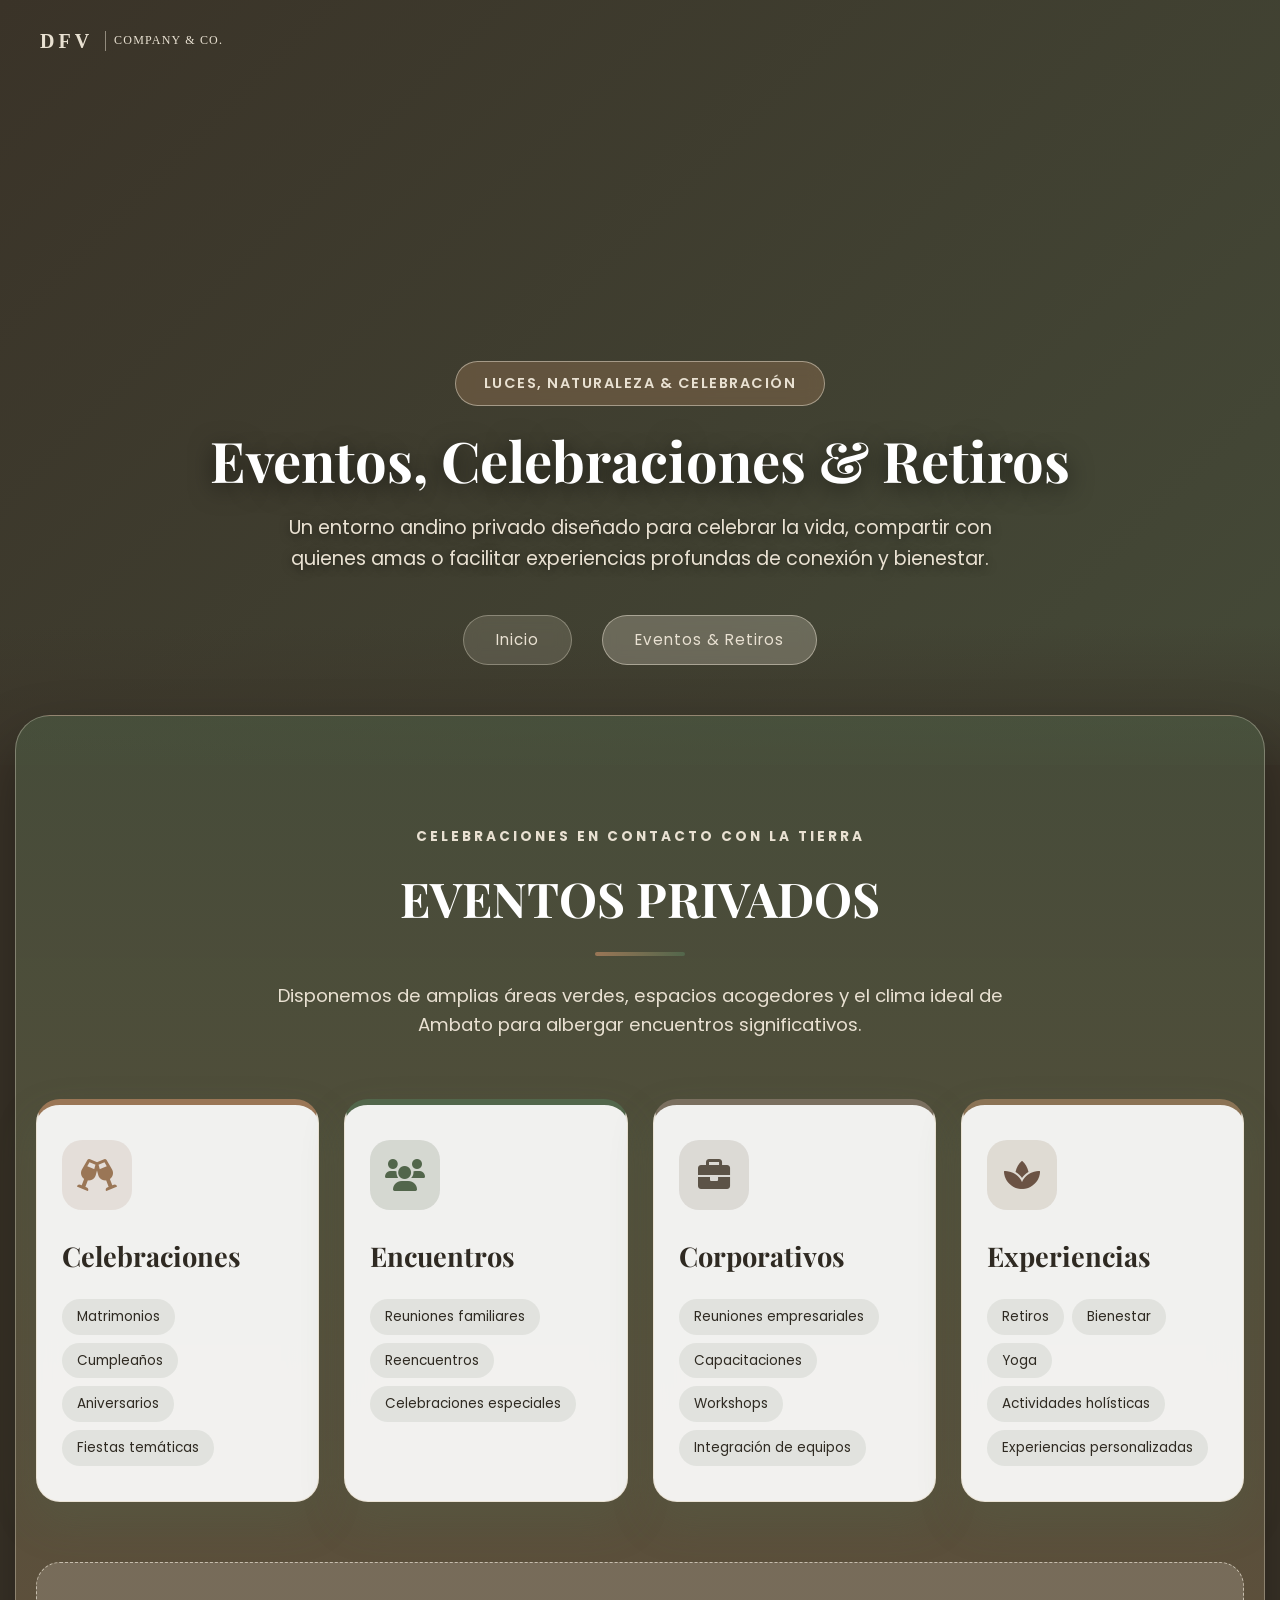
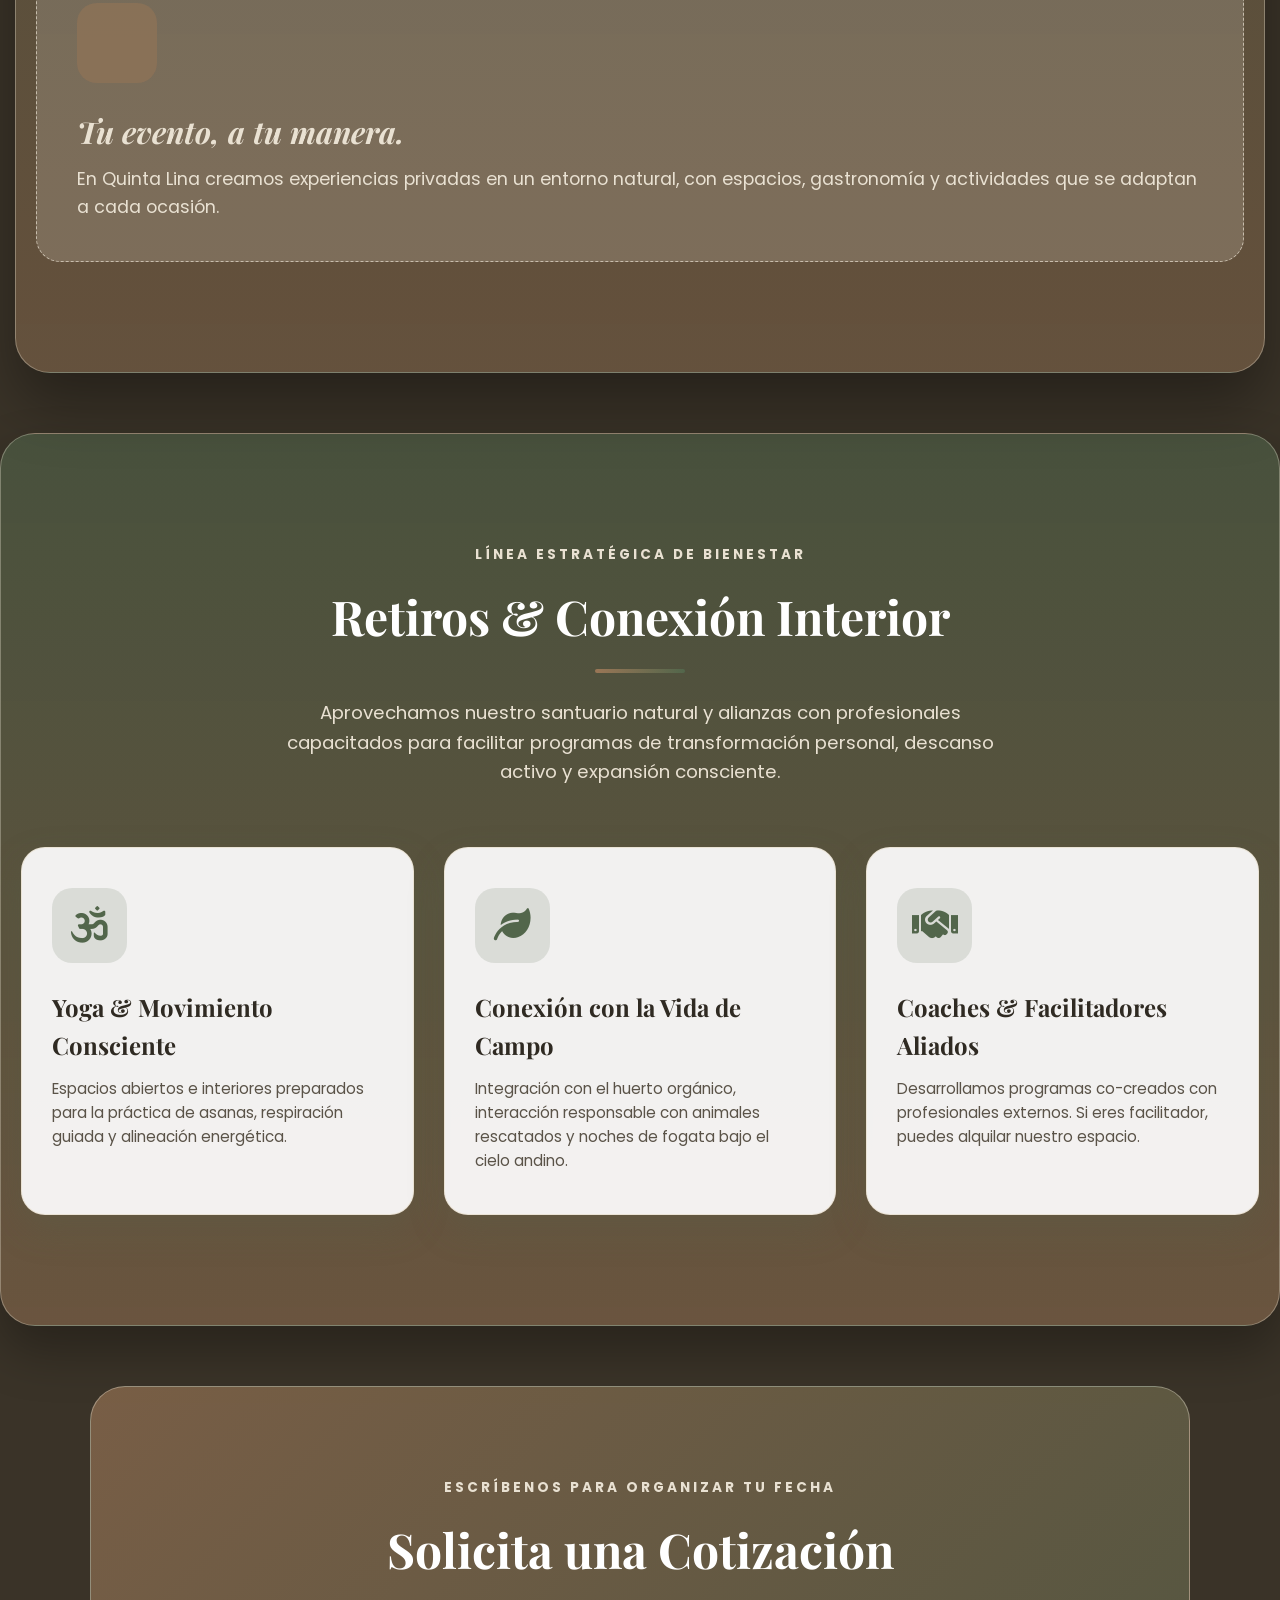
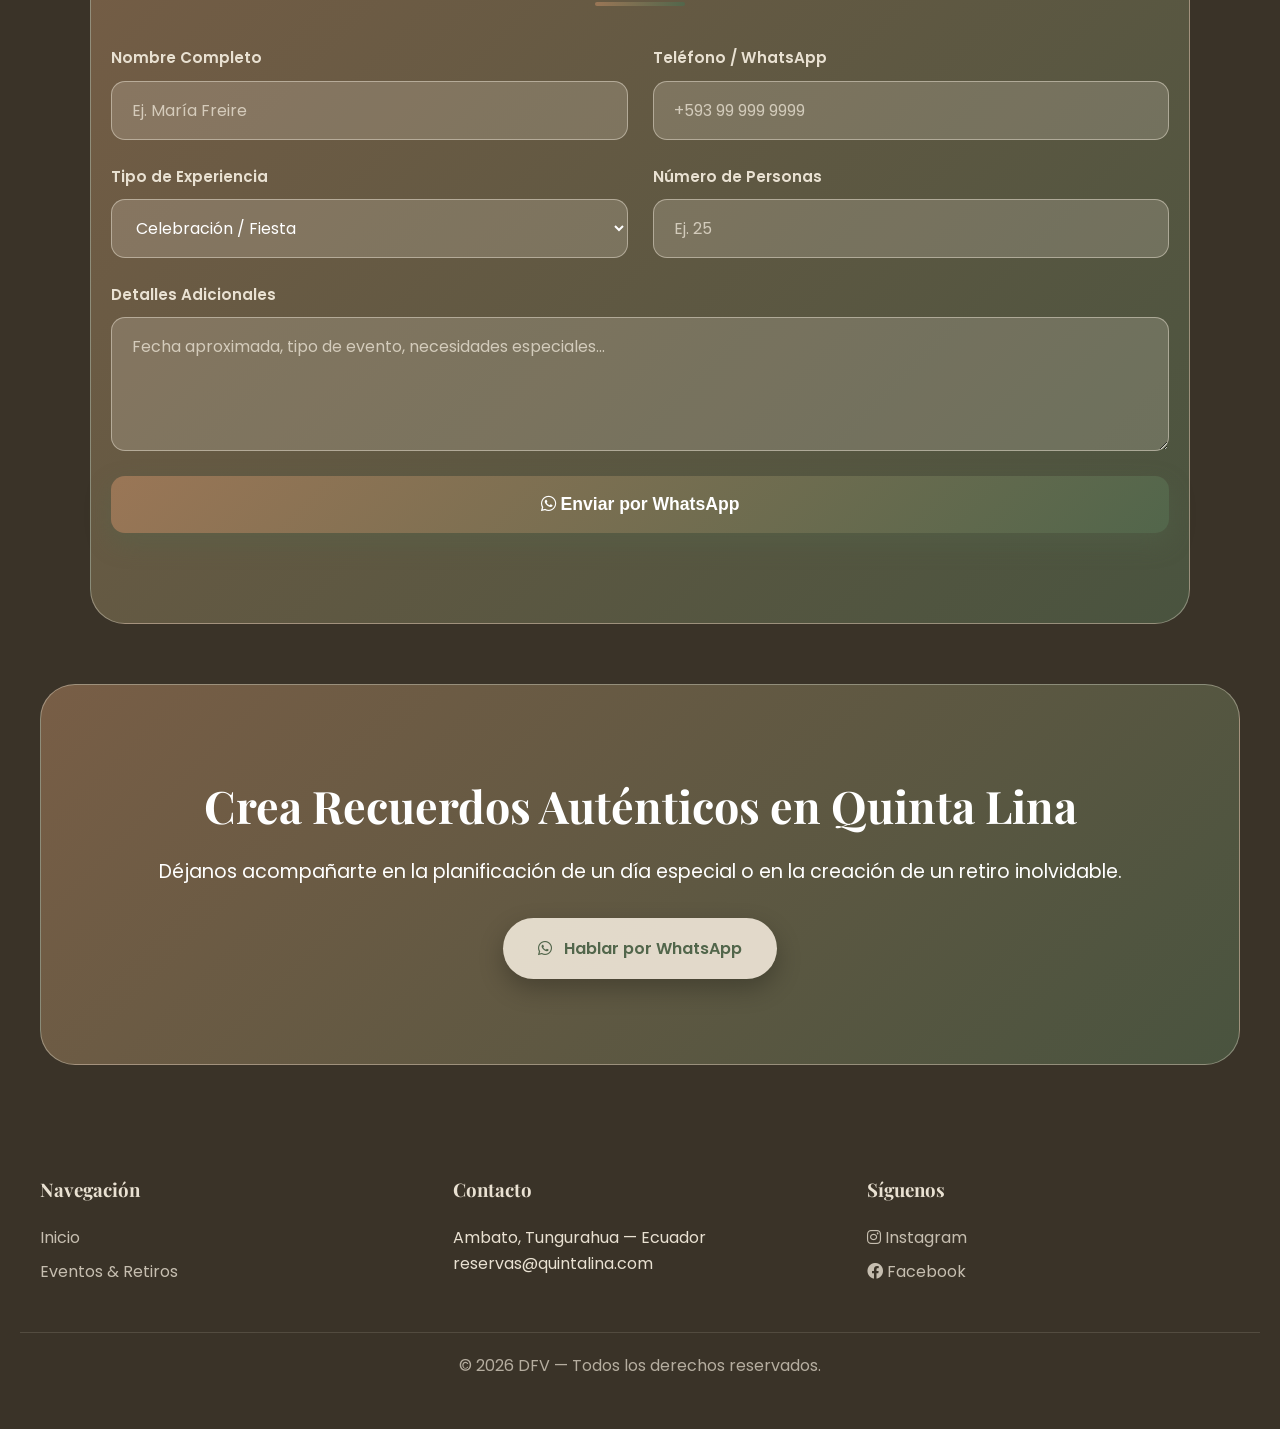
==== eventos.html @ f9647d27 "Add files via upload" ====
<!DOCTYPE html>
<html lang="es">
<head>
    <meta charset="UTF-8">
    <meta name="viewport" content="width=device-width, initial-scale=1.0">
    <meta name="description" content="Quinta para eventos privados, celebraciones únicas y retiros de bienestar en Ambato, Ecuador. Espacios naturales de diseño y experiencias en Quinta Lina.">
    <title>Eventos, Celebraciones & Retiros — DFV.company.co</title>
    <link href="https://fonts.googleapis.com/css2?family=Playfair+Display:ital,wght@0,400..700;1,400..700&family=Poppins:wght@300;400;500;600;700&display=swap" rel="stylesheet">
    <link rel="stylesheet" href="https://cdnjs.cloudflare.com/ajax/libs/font-awesome/6.0.0-beta3/css/all.min.css">
    <style>
        :root {
            --lino: #E9E1D2;
            --verde-musgo: #52664B;
            --tierra: #9A7656;
            --fondo-oscuro: #3A3328;
            --texto-oscuro: #2F2A22;
            --texto-claro: #FFFFFF;
            --fondo-etiqueta: rgba(233, 225, 210, 0.15);
            --borde-etiqueta: rgba(233, 225, 210, 0.35);
        }
        * {
            margin: 0;
            padding: 0;
            box-sizing: border-box;
        }
        body {
            background-color: var(--fondo-oscuro);
            color: var(--texto-oscuro);
            font-family: 'Poppins', sans-serif;
            overflow-x: hidden;
            line-height: 1.6;
        }
        /* === MENÚ: Solo Logo arriba a la izquierda === */
        .menu {
            display: flex;
            align-items: center;
            justify-content: space-between;
            padding: 25px 40px;
            width: 100%;
        }
        .menu-logo {
            display: flex;
            align-items: center;
            gap: 12px;
            text-decoration: none;
        }
        .menu-logo span:first-child {
            font-family: 'Cinzel', serif;
            font-size: 1.25rem;
            font-weight: bold;
            letter-spacing: 0.2em;
            color: var(--lino);
        }
        .menu-logo span:last-child {
            font-family: 'Cinzel', serif;
            font-size: 0.75rem;
            letter-spacing: 0.1em;
            color: var(--lino);
            border-left: 1px solid rgba(233, 225, 210, 0.5);
            padding-left: 8px;
        }
        .menu-toggle { 
            display: none; 
            font-size: 1.3rem; 
            cursor: pointer; 
            color: var(--lino);
        }
        #menu { display: none; }
        /* === HEADER COMPLETO === */
        .header {
            min-height: 85vh;
            background: linear-gradient(135deg, rgba(58,51,40,0.55) 0%, rgba(82,102,75,0.45) 100%),
                        url('https://images.unsplash.com/photo-1519225335686-592fbcad4af0?auto=format&fit=crop&w=1920&q=80') center/cover no-repeat fixed;
            position: relative;
            display: flex;
            flex-direction: column;
        }
        .header::after {
            content: '';
            position: absolute;
            bottom: 0;
            left: 0;
            width: 100%;
            height: 140px;
            background: linear-gradient(to top, rgba(58,51,40,0.85), transparent);
            pointer-events: none;
        }
        .header-txt {
            text-align: center;
            padding: 40px 20px 100px;
            max-width: 900px;
            margin: 0 auto;
            z-index: 2;
            margin-top: auto;
        }
        .header-txt span {
            background: rgba(154, 118, 86, 0.4);
            color: var(--lino);
            padding: 10px 28px;
            border-radius: 50px;
            font-size: 0.9rem;
            font-weight: 600;
            letter-spacing: 1.5px;
            text-transform: uppercase;
            backdrop-filter: blur(8px);
            border: 1px solid rgba(233, 225, 210, 0.5);
            display: inline-block;
            margin-bottom: 20px;
        }
        .header-txt h1 {
            font-family: 'Playfair Display', serif;
            font-size: 3.5rem;
            color: var(--texto-claro);
            line-height: 1.2;
            margin-bottom: 20px;
            text-shadow: 0 5px 25px rgba(0,0,0,0.6);
        }
        .header-txt p {
            font-size: 1.2rem;
            color: var(--lino);
            font-weight: 400;
            text-shadow: 0 2px 10px rgba(0,0,0,0.5);
            max-width: 750px;
            margin: 0 auto 40px;
        }
        /* === BOTONES DE NAVEGACIÓN DEBAJO DEL TEXTO === */
        .botones-navegacion {
            display: flex;
            justify-content: center;
            gap: 30px;
            flex-wrap: wrap;
        }
        .botones-navegacion a {
            text-decoration: none;
            font-size: 0.95rem;
            letter-spacing: 1px;
            transition: all 0.3s ease;
            color: var(--lino);
            padding: 12px 32px;
            background-color: var(--fondo-etiqueta);
            border: 1px solid var(--borde-etiqueta);
            border-radius: 50px;
            backdrop-filter: blur(8px);
        }
        .botones-navegacion a:hover {
            background-color: rgba(233, 225, 210, 0.25);
            border-color: rgba(233, 225, 210, 0.5);
        }
        .botones-navegacion a.activo {
            background-color: rgba(233, 225, 210, 0.25);
            border-color: rgba(233, 225, 210, 0.5);
        }
        /* === SECCIÓN: EVENTOS PRIVADOS === */
        .seccion-eventos-dinamica {
            position: relative;
            background: linear-gradient(rgba(82, 102, 75, 0.5), rgba(154, 118, 86, 0.45)), 
                        url('https://images.unsplash.com/photo-1511795409834-ef04bbd61622?auto=format&fit=crop&w=1920&q=80') center/cover no-repeat fixed;
            padding: 110px 20px;
            color: var(--texto-claro);
            border-radius: 35px;
            margin: -50px auto 60px;
            max-width: 1250px;
            box-shadow: 0 30px 60px rgba(0,0,0,0.35);
            z-index: 10;
            border: 1px solid rgba(233,225,210,0.35);
        }
        .section-tag {
            display: block;
            text-align: center;
            letter-spacing: 3px;
            text-transform: uppercase;
            font-size: 0.85rem;
            color: var(--lino);
            font-weight: 700;
            margin-bottom: 12px;
        }
        .section-title {
            text-align: center;
            font-family: 'Playfair Display', serif;
            font-size: 3rem;
            color: var(--texto-claro);
            margin-bottom: 15px;
        }
        .section-line {
            width: 90px;
            height: 4px;
            background: linear-gradient(90deg, var(--tierra), var(--verde-musgo));
            border: none;
            margin: 0 auto 25px;
            border-radius: 2px;
        }
        .section-intro {
            text-align: center;
            color: var(--lino);
            font-size: 1.15rem;
            max-width: 750px;
            margin: 0 auto 60px;
            font-weight: 400;
        }
        .dinamico-grid {
            display: grid;
            grid-template-columns: repeat(auto-fit, minmax(280px, 1fr));
            gap: 25px;
        }
        .card-dinamica {
            background: rgba(255, 255, 255, 0.92);
            backdrop-filter: blur(14px);
            border-radius: 24px;
            padding: 35px 25px;
            box-shadow: 0 20px 40px rgba(82,102,75,0.25);
            transition: all 0.45s ease;
            border: 1px solid rgba(233, 225, 210, 0.85);
        }
        .card-dinamica:hover {
            transform: translateY(-12px);
            box-shadow: 0 30px 60px rgba(154,118,86,0.35);
        }
        .card-celebraciones { border-top: 6px solid var(--tierra); }
        .card-encuentros { border-top: 6px solid var(--verde-musgo); }
        .card-corporativos { border-top: 6px solid #7A6F5F; }
        .card-experiencias { border-top: 6px solid #8B7355; }
        .icon-wrapper {
            width: 70px;
            height: 70px;
            border-radius: 20px;
            display: flex;
            align-items: center;
            justify-content: center;
            font-size: 2rem;
            margin-bottom: 25px;
        }
        .card-celebraciones .icon-wrapper { background: rgba(154,118,86,0.15); color: var(--tierra); }
        .card-encuentros .icon-wrapper { background: rgba(82,102,75,0.18); color: var(--verde-musgo); }
        .card-corporativos .icon-wrapper { background: rgba(122,111,95,0.18); color: #5C5347; }
        .card-experiencias .icon-wrapper { background: rgba(139,115,85,0.18); color: #6B5344; }
        .card-dinamica h3 {
            font-family: 'Playfair Display', serif;
            font-size: 1.7rem;
            margin-bottom: 20px;
            color: var(--texto-oscuro);
        }
        .badge-tags {
            display: flex;
            flex-wrap: wrap;
            gap: 8px;
        }
        .badge-tags span {
            background: rgba(82,102,75,0.1);
            padding: 7px 15px;
            border-radius: 50px;
            font-size: 0.85rem;
            color: var(--texto-oscuro);
        }
        .nota-cierre-manifiesto {
            margin-top: 60px;
            background: rgba(233, 225, 210, 0.2);
            border: 1px dashed rgba(233, 225, 210, 0.7);
            padding: 40px;
            border-radius: 24px;
            display: flex;
            align-items: center;
            gap: 25px;
            flex-wrap: wrap;
        }
        .nota-icon {
            font-size: 2.8rem;
            color: var(--texto-claro);
            background: rgba(154, 118, 86, 0.5);
            width: 80px;
            height: 80px;
            border-radius: 20px;
            display: flex;
            align-items: center;
            justify-content: center;
            flex-shrink: 0;
        }
        .nota-content h4 {
            font-family: 'Playfair Display', serif;
            font-size: 1.9rem;
            color: var(--lino);
            margin-bottom: 8px;
            font-style: italic;
        }
        .nota-content p {
            color: var(--lino);
            font-size: 1.1rem;
        }
        /* === SECCIÓN: RETIROS & BIENESTAR === */
        .seccion-retiros-vibrante {
            background: linear-gradient(rgba(82, 102, 75, 0.6), rgba(154, 118, 86, 0.5)),
                        url('https://images.unsplash.com/photo-1544367567-0f2fcb009e0b?auto=format&fit=crop&w=1920&q=80') center/cover no-repeat fixed;
            padding: 110px 20px;
            color: var(--texto-claro);
            max-width: 1300px;
            margin: 60px auto;
            border-radius: 35px;
            box-shadow: 0 25px 50px rgba(0,0,0,0.3);
            border: 1px solid rgba(233,225,210,0.35);
        }
        .retiros-grid {
            display: grid;
            grid-template-columns: repeat(auto-fit, minmax(280px, 1fr));
            gap: 30px;
            margin-top: 50px;
        }
        .card-retiro-dinamica {
            background: rgba(255,255,255,0.92);
            border-radius: 24px;
            padding: 40px 30px;
            box-shadow: 0 15px 35px rgba(82,102,75,0.25);
            border: 1px solid rgba(233,225,210,0.85);
            transition: all 0.4s ease;
        }
        .card-retiro-dinamica:hover {
            transform: translateY(-8px);
            box-shadow: 0 25px 50px rgba(154,118,86,0.35);
        }
        .card-retiro-dinamica i {
            font-size: 2.3rem;
            color: var(--verde-musgo);
            margin-bottom: 25px;
            background: rgba(82,102,75,0.15);
            width: 75px;
            height: 75px;
            border-radius: 20px;
            display: flex;
            align-items: center;
            justify-content: center;
        }
        .card-retiro-dinamica h3 {
            font-family: 'Playfair Display', serif;
            font-size: 1.5rem;
            margin-bottom: 12px;
            color: var(--texto-oscuro);
        }
        .card-retiro-dinamica p {
            color: #5A5348;
            font-size: 0.95rem;
            line-height: 1.6;
        }
        /* === SECCIÓN: COTIZACIÓN === */
        .seccion-cotizacion-dinamica {
            background: linear-gradient(135deg, rgba(154,118,86,0.65) 0%, rgba(82,102,75,0.65) 100%),
                        url('https://images.unsplash.com/photo-1533174072545-7a4b6ad7a6c3?auto=format&fit=crop&w=1920&q=80') center/cover no-repeat fixed;
            padding: 90px 20px;
            border-radius: 35px;
            max-width: 1100px;
            margin: 60px auto;
            color: var(--texto-claro);
            border: 1px solid rgba(233,225,210,0.4);
        }
        .formulario-eventos-dinamico {
            display: grid;
            grid-template-columns: repeat(2, 1fr);
            gap: 25px;
            margin-top: 40px;
        }
        .form-group-dinamico {
            display: flex;
            flex-direction: column;
            gap: 10px;
        }
        .form-group-dinamico.full-width {
            grid-column: span 2;
        }
        .form-group-dinamico label {
            font-size: 0.95rem;
            font-weight: 600;
            color: var(--lino);
        }
        .form-group-dinamico input,
        .form-group-dinamico select,
        .form-group-dinamico textarea {
            background: rgba(233,225,210,0.2);
            border: 1px solid rgba(233,225,210,0.5);
            border-radius: 14px;
            padding: 16px 20px;
            color: var(--texto-claro);
            font-family: 'Poppins', sans-serif;
            font-size: 1rem;
            transition: all 0.3s ease;
        }
        .form-group-dinamico input:focus,
        .form-group-dinamico select:focus,
        .form-group-dinamico textarea:focus {
            outline: none;
            border-color: var(--lino);
            background: rgba(233,225,210,0.35);
            box-shadow: 0 0 15px rgba(233, 225, 210, 0.4);
        }
        .form-group-dinamico input::placeholder,
        .form-group-dinamico textarea::placeholder {
            color: rgba(233,225,210,0.8);
        }
        .btn-submit-vibrante {
            grid-column: span 2;
            background: linear-gradient(135deg, var(--tierra) 0%, var(--verde-musgo) 100%);
            color: var(--texto-claro);
            font-weight: 600;
            font-size: 1.1rem;
            padding: 18px;
            border-radius: 14px;
            border: none;
            cursor: pointer;
            transition: transform 0.3s ease;
            box-shadow: 0 10px 25px rgba(82,102,75,0.4);
        }
        .btn-submit-vibrante:hover {
            transform: translateY(-3px);
            box-shadow: 0 15px 35px rgba(154,118,86,0.5);
        }
        /* === BANNER FINAL === */
        .experiencia-personalizada-vibrante {
            background: linear-gradient(135deg, rgba(154, 118, 86, 0.65), rgba(82, 102, 75, 0.65)),
                        url('https://images.unsplash.com/photo-1527529482837-4698179dc6ce?auto=format&fit=crop&w=1920&q=80') center/cover no-repeat fixed;
            padding: 85px 20px;
            text-align: center;
            color: var(--texto-claro);
            border-radius: 35px;
            max-width: 1200px;
            margin: 60px auto;
            border: 1px solid rgba(233,225,210,0.4);
        }
        .experiencia-personalizada-vibrante h2 {
            font-family: 'Playfair Display', serif;
            font-size: 2.8rem;
            margin-bottom: 15px;
        }
        .experiencia-personalizada-vibrante p {
            font-size: 1.2rem;
            margin-bottom: 30px;
        }
        .enlace-contacto-vibrante {
            background: rgba(233,225,210,0.95);
            color: var(--verde-musgo);
            padding: 18px 35px;
            border-radius: 50px;
            font-weight: 600;
            text-decoration: none;
            display: inline-flex;
            align-items: center;
            gap: 12px;
            transition: all 0.3s ease;
            box-shadow: 0 10px 25px rgba(0,0,0,0.25);
        }
        .enlace-contacto-vibrante:hover {
            transform: translateY(-4px);
            background: #FFFFFF;
            color: var(--tierra);
        }
        /* === PIE DE PÁGINA === */
        .footer {
            background-color: var(--fondo-oscuro);
            color: var(--lino);
            padding: 50px 20px;
        }
        .footer-content {
            max-width: 1200px;
            margin: 0 auto;
            display: grid;
            grid-template-columns: repeat(auto-fit, minmax(250px, 1fr));
            gap: 40px;
        }
        .footer h3 {
            font-family: 'Playfair Display', serif;
            margin-bottom: 20px;
            color: var(--lino);
        }
        .footer a {
            color: var(--lino);
            text-decoration: none;
            display: block;
            margin: 8px 0;
            opacity: 0.8;
            transition: opacity 0.3s ease;
        }
        .footer a:hover {
            opacity: 1;
        }
        .copyright {
            text-align: center;
            margin-top: 40px;
            padding-top: 20px;
            border-top: 1px solid rgba(233,225,210,0.2);
            opacity: 0.7;
        }
        /* === RESPONSIVO === */
        @media (max-width: 768px) {
            .menu { padding: 20px 25px; }
            .menu-toggle { display: block; }
            .header-txt h1 { font-size: 2.2rem; }
            .botones-navegacion { gap: 15px; }
            .botones-navegacion a { padding: 10px 24px; }
            .section-title { font-size: 2rem; }
            .formulario-eventos-dinamico { grid-template-columns: 1fr; }
            .form-group-dinamico.full-width { grid-column: 1; }
            .btn-submit-vibrante { grid-column: 1; }
            .nota-cierre-manifiesto { flex-direction: column; text-align: center; padding: 25px; }
            .seccion-eventos-dinamica { padding: 60px 15px; margin: -30px 10px 40px; }
        }
    </style>
</head>
<body>
    <header class="header">
        <!-- Logo arriba a la izquierda -->
        <div class="menu">
            <a href="presentacion.html" class="menu-logo">
                <span>DFV</span>
                <span>COMPANY & CO.</span>
            </a>
            <label for="menu" class="menu-toggle"><i class="fas fa-bars"></i></label>
        </div>
        <!-- Título, texto y botones debajo -->
        <div class="header-txt">
            <span>LUCES, NATURALEZA & CELEBRACIÓN</span>
            <h1>Eventos, Celebraciones & Retiros</h1>
            <p>Un entorno andino privado diseñado para celebrar la vida, compartir con quienes amas o facilitar experiencias profundas de conexión y bienestar.</p>
            <!-- Botones centrados debajo del texto -->
            <div class="botones-navegacion">
                <a href="presentacion.html">Inicio</a>
                <a href="eventos.html" class="activo">Eventos & Retiros</a>
            </div>
        </div>
    </header>
    <main>
        <!-- SECCIÓN: EVENTOS PRIVADOS -->
        <section class="seccion-eventos-dinamica">
            <span class="section-tag">Celebraciones en Contacto con la Tierra</span>
            <h2 class="section-title">EVENTOS PRIVADOS</h2>
            <hr class="section-line">
            <p class="section-intro">Disponemos de amplias áreas verdes, espacios acogedores y el clima ideal de Ambato para albergar encuentros significativos.</p>
            
            <div class="dinamico-grid">
                <div class="card-dinamica card-celebraciones">
                    <div class="icon-wrapper"><i class="fas fa-glass-cheers"></i></div>
                    <h3>Celebraciones</h3>
                    <div class="badge-tags">
                        <span>Matrimonios</span>
                        <span>Cumpleaños</span>
                        <span>Aniversarios</span>
                        <span>Fiestas temáticas</span>
                    </div>
                </div>
                <div class="card-dinamica card-encuentros">
                    <div class="icon-wrapper"><i class="fas fa-users"></i></div>
                    <h3>Encuentros</h3>
                    <div class="badge-tags">
                        <span>Reuniones familiares</span>
                        <span>Reencuentros</span>
                        <span>Celebraciones especiales</span>
                    </div>
                </div>
                <div class="card-dinamica card-corporativos">
                    <div class="icon-wrapper"><i class="fas fa-briefcase"></i></div>
                    <h3>Corporativos</h3>
                    <div class="badge-tags">
                        <span>Reuniones empresariales</span>
                        <span>Capacitaciones</span>
                        <span>Workshops</span>
                        <span>Integración de equipos</span>
                    </div>
                </div>
                <div class="card-dinamica card-experiencias">
                    <div class="icon-wrapper"><i class="fas fa-spa"></i></div>
                    <h3>Experiencias</h3>
                    <div class="badge-tags">
                        <span>Retiros</span>
                        <span>Bienestar</span>
                        <span>Yoga</span>
                        <span>Actividades holísticas</span>
                        <span>Experiencias personalizadas</span>
                    </div>
                </div>
            </div>
            <div class="nota-cierre-manifiesto">
                <div class="nota-icon"><i class="fas fa-sparkles"></i></div>
                <div class="nota-content">
                    <h4>Tu evento, a tu manera.</h4>
                    <p>En Quinta Lina creamos experiencias privadas en un entorno natural, con espacios, gastronomía y actividades que se adaptan a cada ocasión.</p>
                </div>
            </div>
        </section>
        <!-- SECCIÓN: RETIROS & BIENESTAR -->
        <section class="seccion-retiros-vibrante">
            <span class="section-tag">Línea Estratégica de Bienestar</span>
            <h2 class="section-title">Retiros & Conexión Interior</h2>
            <hr class="section-line">
            <p class="section-intro">Aprovechamos nuestro santuario natural y alianzas con profesionales capacitados para facilitar programas de transformación personal, descanso activo y expansión consciente.</p>
            
            <div class="retiros-grid">
                <div class="card-retiro-dinamica">
                    <i class="fas fa-om"></i>
                    <h3>Yoga & Movimiento Consciente</h3>
                    <p>Espacios abiertos e interiores preparados para la práctica de asanas, respiración guiada y alineación energética.</p>
                </div>
                <!-- Tarjeta eliminada: Sonido & Meditación Holística -->
                <div class="card-retiro-dinamica">
                    <i class="fas fa-leaf"></i>
                    <h3>Conexión con la Vida de Campo</h3>
                    <p>Integración con el huerto orgánico, interacción responsable con animales rescatados y noches de fogata bajo el cielo andino.</p>
                </div>
                <div class="card-retiro-dinamica">
                    <i class="fas fa-handshake"></i>
                    <h3>Coaches & Facilitadores Aliados</h3>
                    <p>Desarrollamos programas co-creados con profesionales externos. Si eres facilitador, puedes alquilar nuestro espacio.</p>
                </div>
            </div>
        </section>
        <!-- SECCIÓN: COTIZACIÓN -->
        <section class="seccion-cotizacion-dinamica">
            <span class="section-tag">Escríbenos para organizar tu fecha</span>
            <h2 class="section-title">Solicita una Cotización</h2>
            <hr class="section-line">
            
            <form class="formulario-eventos-dinamico" id="formWhatsApp">
                <div class="form-group-dinamico">
                    <label for="nombre">Nombre Completo</label>
                    <input type="text" id="nombre" name="nombre" placeholder="Ej. María Freire" required>
                </div>
                <div class="form-group-dinamico">
                    <label for="telefono">Teléfono / WhatsApp</label>
                    <input type="tel" id="telefono" name="telefono" placeholder="+593 99 999 9999" required>
                </div>
                <div class="form-group-dinamico">
                    <label for="tipo">Tipo de Experiencia</label>
                    <select id="tipo" name="tipo">
                        <option value="celebracion">Celebración / Fiesta</option>
                        <option value="encuentro">Reunión Familiar</option>
                        <option value="corporativo">Evento Corporativo</option>
                        <option value="retiro">Retiro / Bienestar</option>
                    </select>
                </div>
                <div class="form-group-dinamico">
                    <label for="personas">Número de Personas</label>
                    <input type="number" id="personas" name="personas" placeholder="Ej. 25" min="1" required>
                </div>
                <div class="form-group-dinamico full-width">
                    <label for="mensaje">Detalles Adicionales</label>
                    <textarea id="mensaje" name="mensaje" rows="4" placeholder="Fecha aproximada, tipo de evento, necesidades especiales..."></textarea>
                </div>
                <button type="submit" class="btn-submit-vibrante">
                    <i class="fab fa-whatsapp"></i> Enviar por WhatsApp
                </button>
            </form>
        </section>
        <!-- BANNER FINAL -->
        <section class="experiencia-personalizada-vibrante">
            <h2>Crea Recuerdos Auténticos en Quinta Lina</h2>
            <p>Déjanos acompañarte en la planificación de un día especial o en la creación de un retiro inolvidable.</p>
            <a href="https://wa.me/593983842601" target="_blank" class="enlace-contacto-vibrante">
                <i class="fab fa-whatsapp"></i> Hablar por WhatsApp
            </a>
        </section>
    </main>
    <!-- PIE DE PÁGINA -->
    <footer class="footer">
        <div class="footer-content">
            <div>
                <h3>Navegación</h3>
                <a href="presentacion.html">Inicio</a>
                <a href="eventos.html">Eventos & Retiros</a>
            </div>
            <div>
                <h3>Contacto</h3>
                <p>Ambato, Tungurahua — Ecuador</p>
                <p>reservas@quintalina.com</p>
            </div>
            <div>
                <h3>Síguenos</h3>
                <a href="#"><i class="fab fa-instagram"></i> Instagram</a>
                <a href="#"><i class="fab fa-facebook"></i> Facebook</a>
            </div>
        </div>
        <p class="copyright">© 2026 DFV — Todos los derechos reservados.</p>
    </footer>
    <!-- Script para enviar a WhatsApp -->
    <script>
        document.getElementById('formWhatsApp').addEventListener('submit', function(e) {
            e.preventDefault();
            const nombre = document.getElementById('nombre').value;
            const telefono = document.getElementById('telefono').value;
            const tipo = document.getElementById('tipo').options[document.getElementById('tipo').selectedIndex].text;
            const personas = document.getElementById('personas').value;
            const mensaje = document.getElementById('mensaje').value;
            const texto = `Hola 👋, me interesa organizar un evento en Quinta Lina.%0A%0A` +
                `📋 Nombre: ${nombre}%0A` +
                `📞 Teléfono: ${telefono}%0A` +
                `✨ Tipo de evento: ${tipo}%0A` +
                `👥 Personas: ${personas}%0A` +
                `📝 Detalles: ${mensaje || 'No especificado'}`;
            window.open(`https://wa.me/593983842601?text=${texto}`, '_blank');
        });
    </script>
</body>
</html>
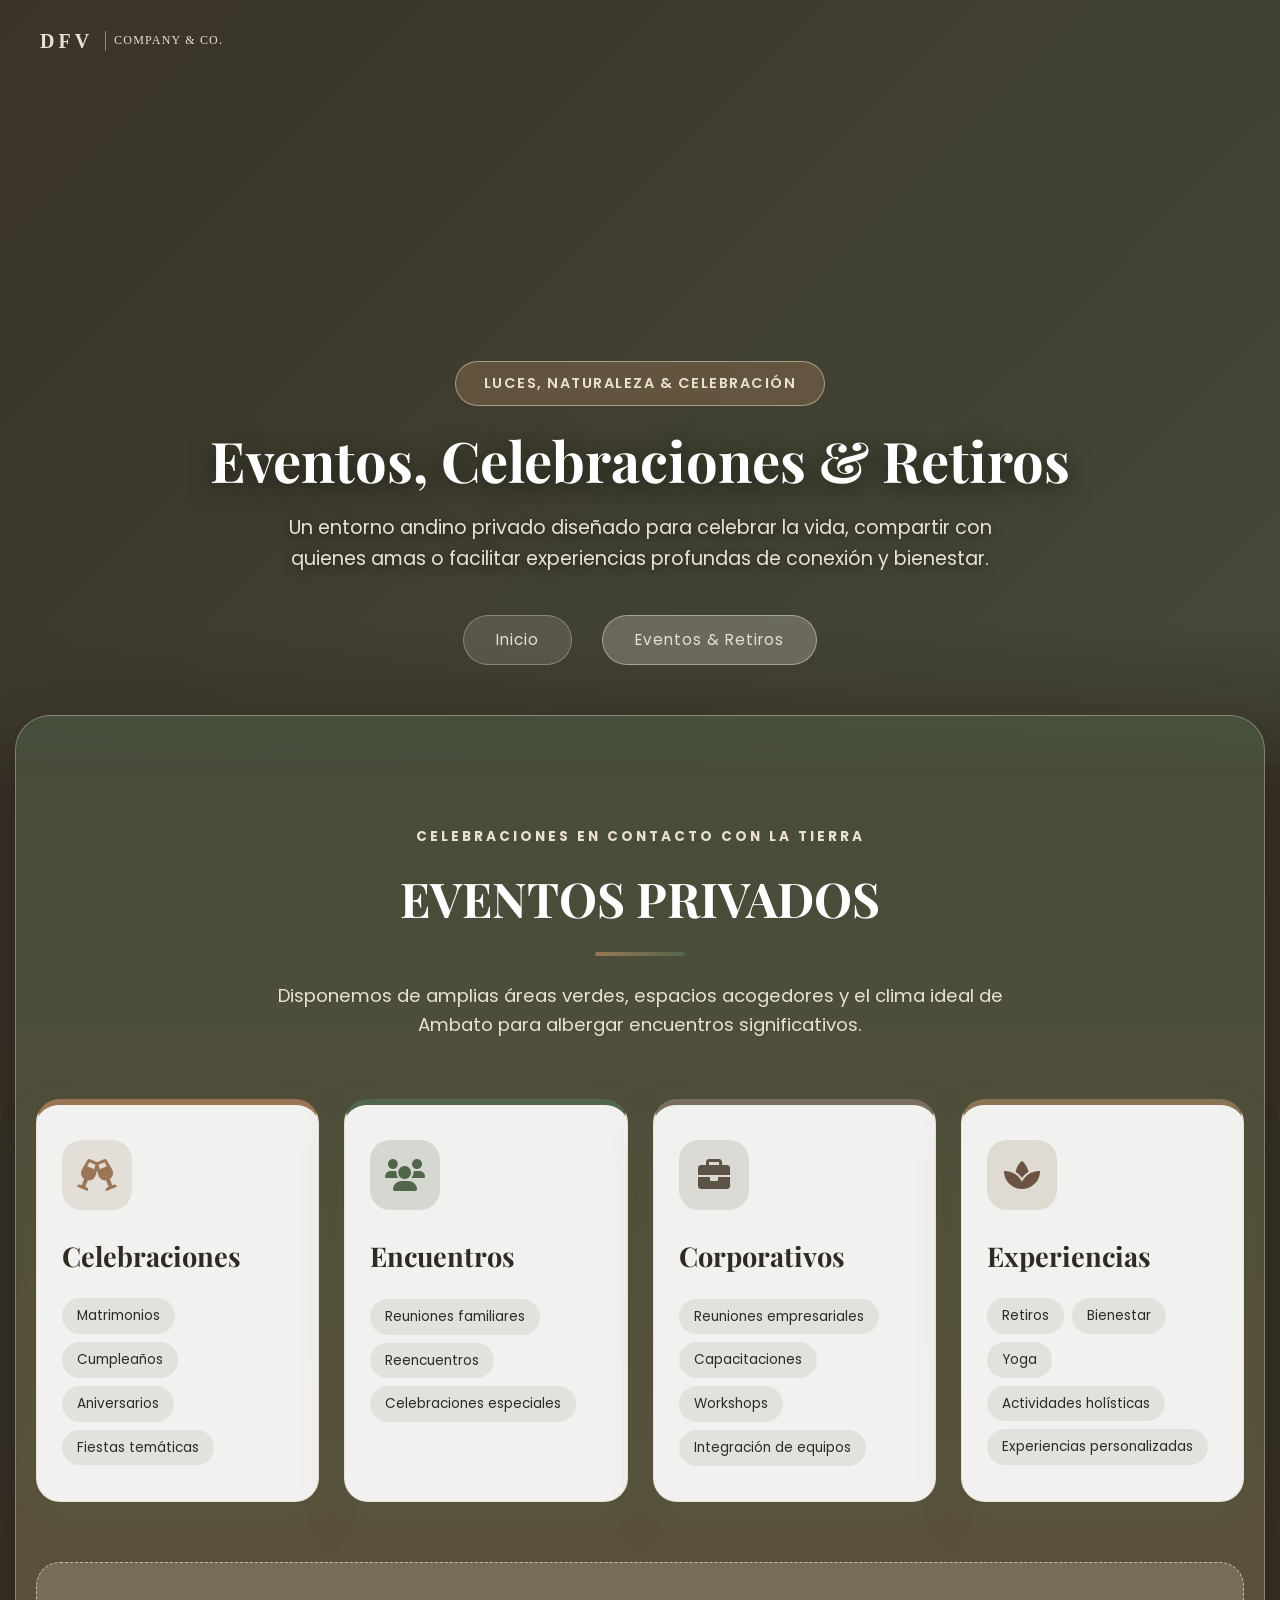
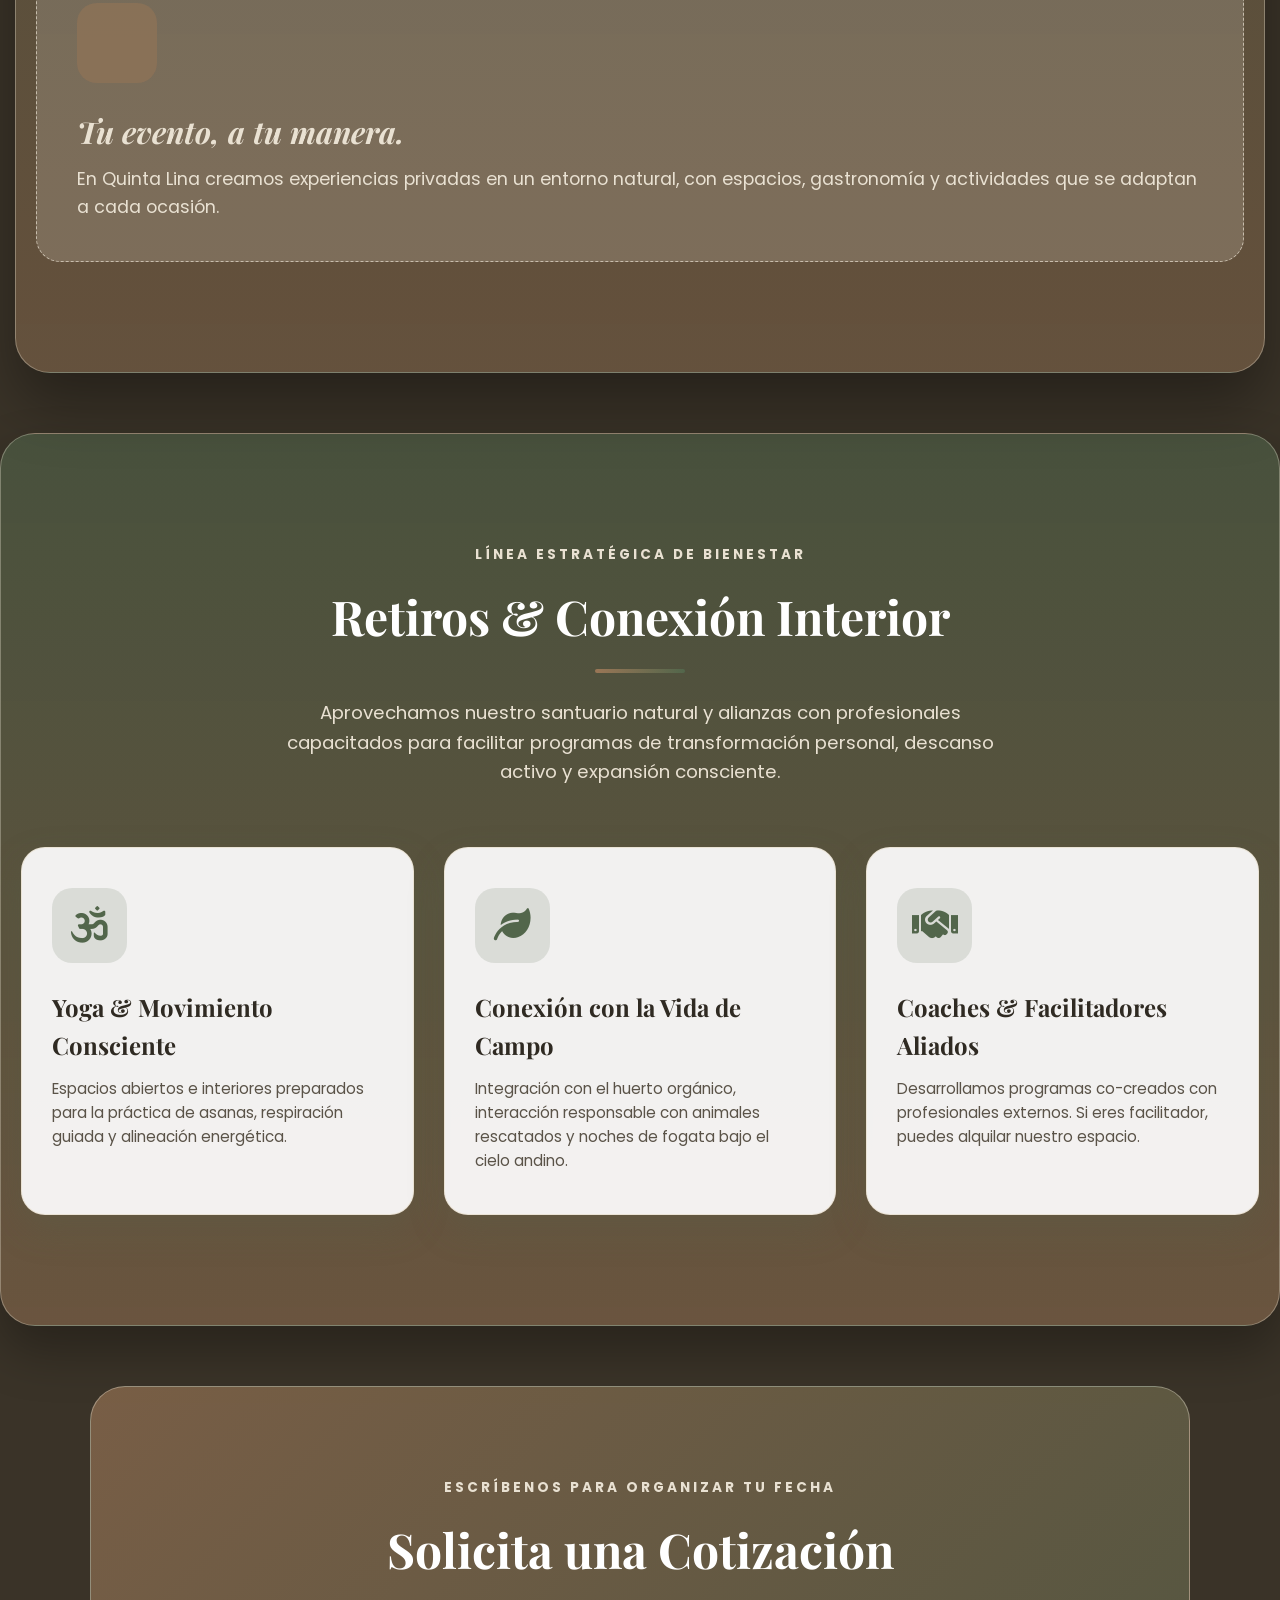
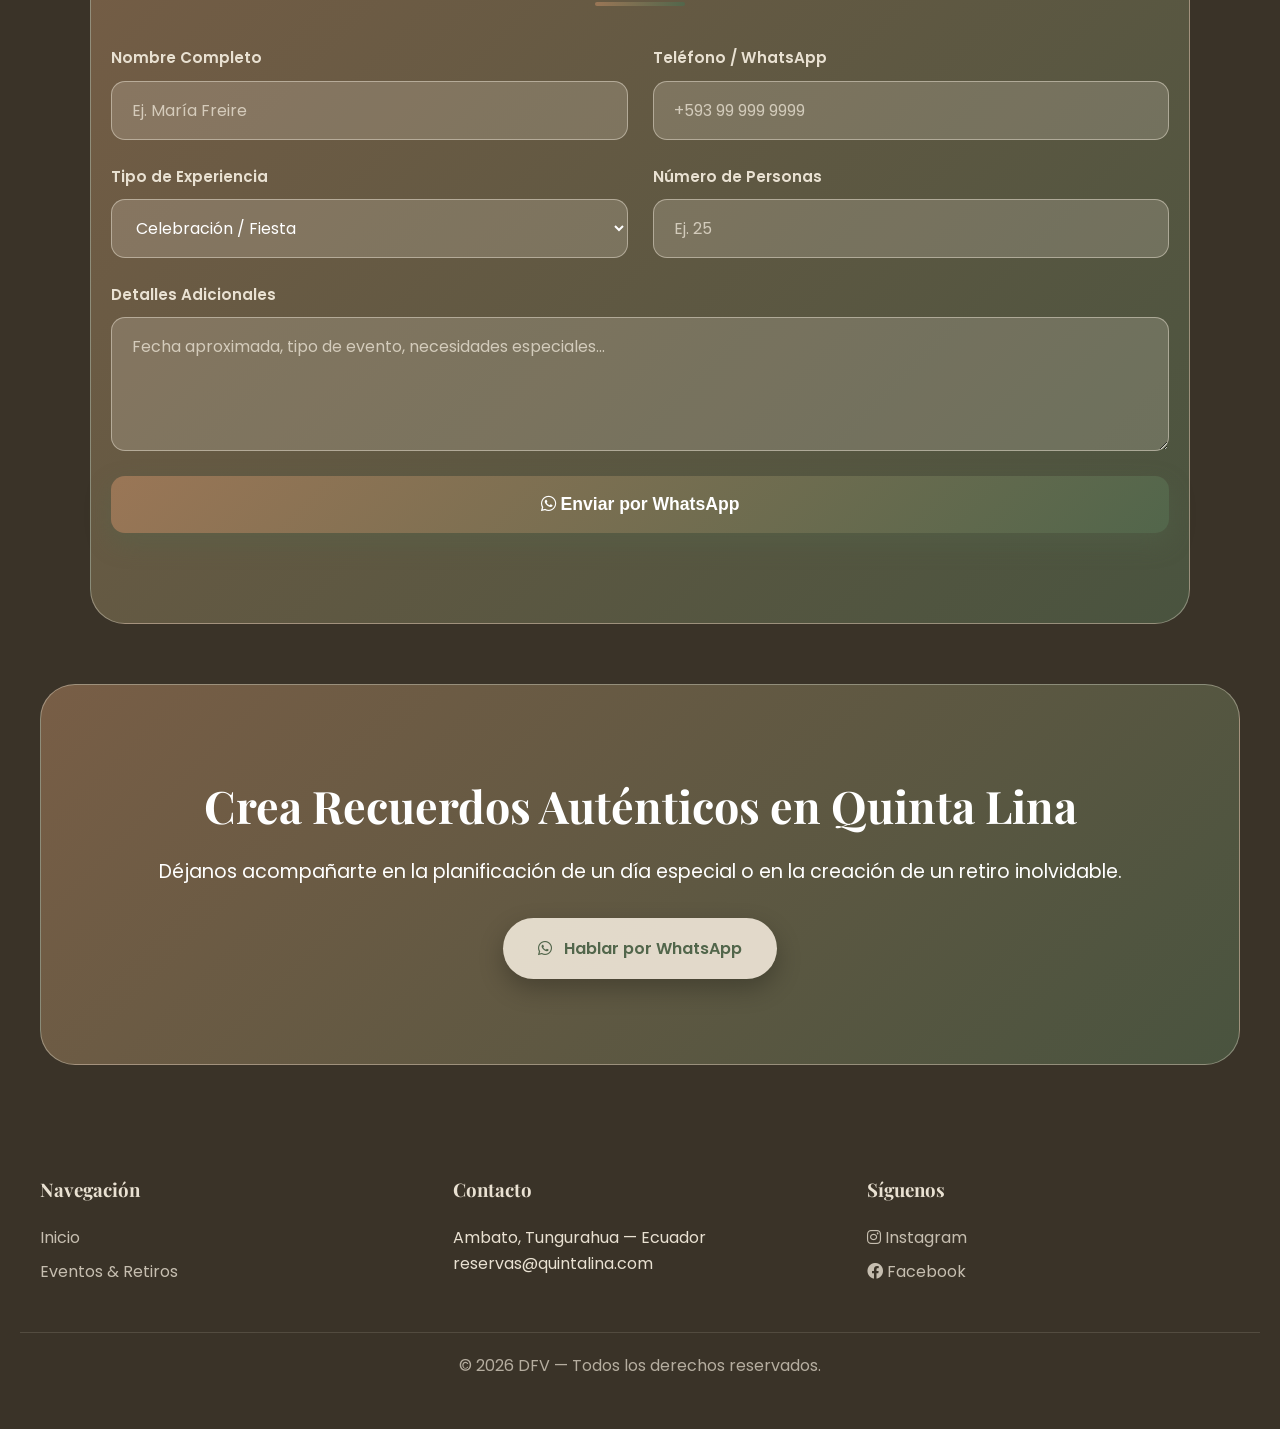
==== commit 7c49a8d1: "cambio" ====
--- a/eventos.html
+++ b/eventos.html
@@ -504,7 +504,7 @@
     <header class="header">
         <!-- Logo arriba a la izquierda -->
         <div class="menu">
-            <a href="presentacion.html" class="menu-logo">
+            <a href="index.html" class="menu-logo">
                 <span>DFV</span>
                 <span>COMPANY & CO.</span>
             </a>
@@ -517,7 +517,7 @@
             <p>Un entorno andino privado diseñado para celebrar la vida, compartir con quienes amas o facilitar experiencias profundas de conexión y bienestar.</p>
             <!-- Botones centrados debajo del texto -->
             <div class="botones-navegacion">
-                <a href="presentacion.html">Inicio</a>
+                <a href="index.html">Inicio</a>
                 <a href="eventos.html" class="activo">Eventos & Retiros</a>
             </div>
         </div>
@@ -657,7 +657,7 @@
         <div class="footer-content">
             <div>
                 <h3>Navegación</h3>
-                <a href="presentacion.html">Inicio</a>
+                <a href="index.html">Inicio</a>
                 <a href="eventos.html">Eventos & Retiros</a>
             </div>
             <div>
